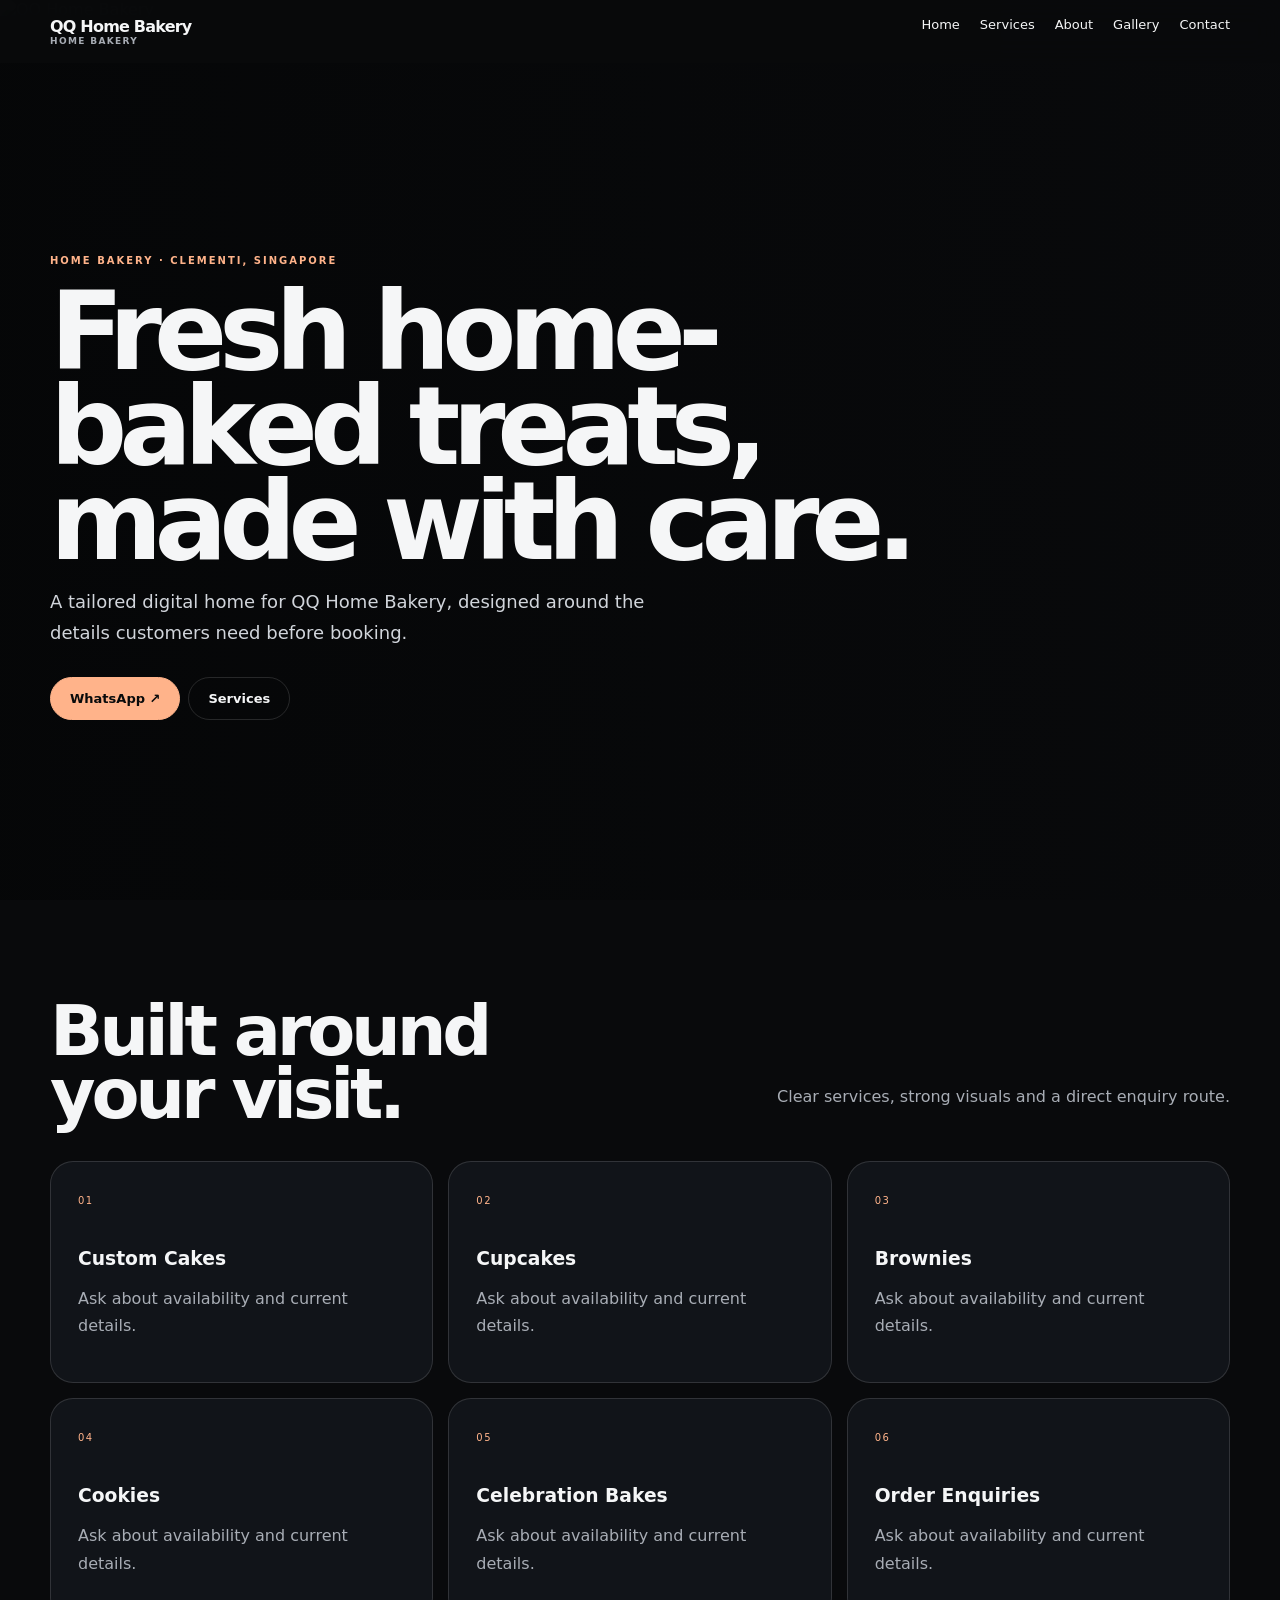
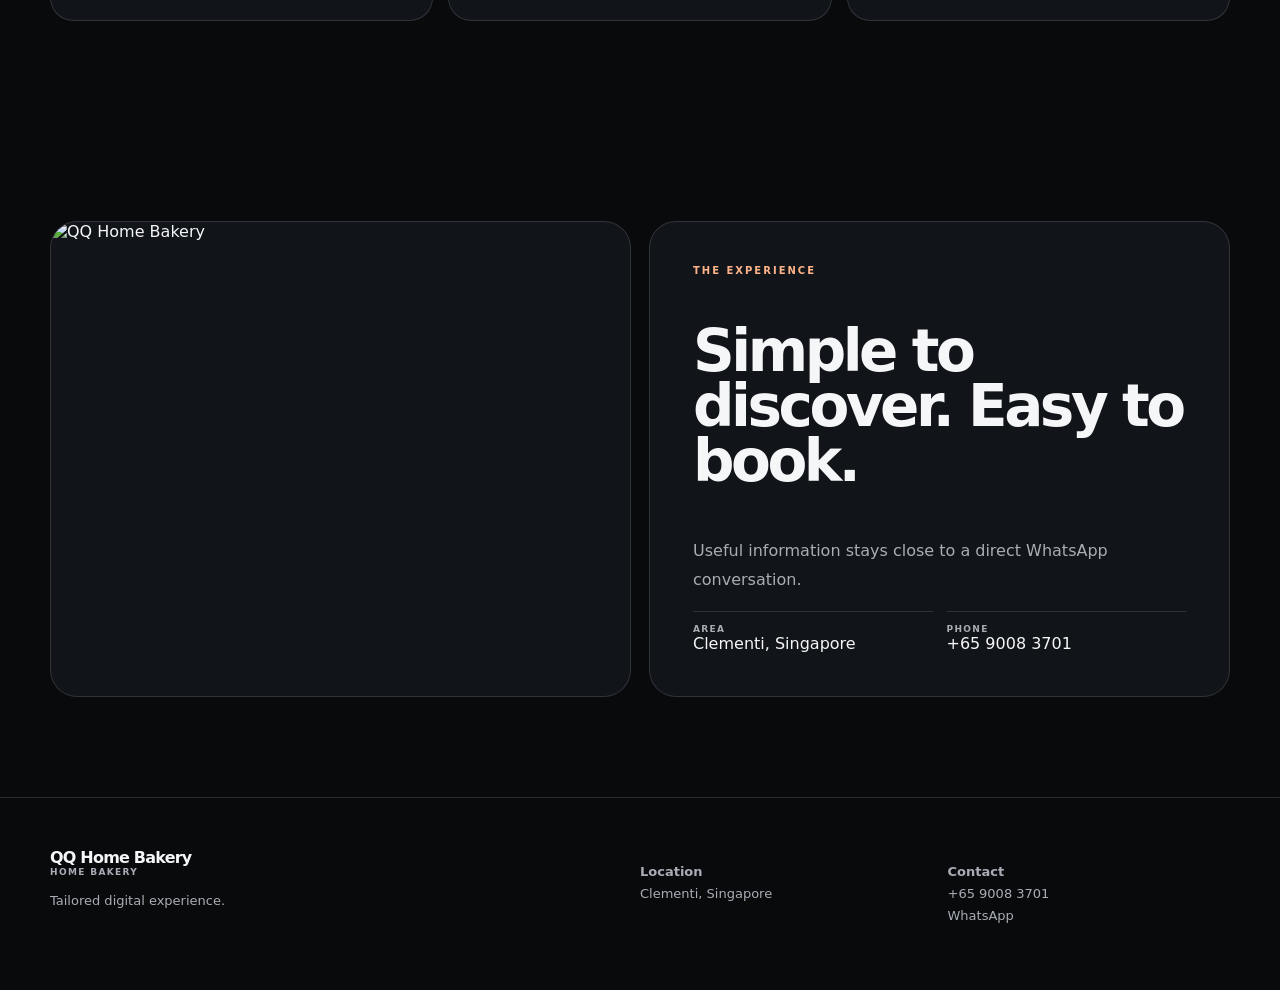
==== index.html @ ad1bece2 "Build QQ Home Bakery index.html" ====
<!doctype html><html><head><meta charset="utf-8"><meta name="viewport" content="width=device-width,initial-scale=1"><title>QQ Home Bakery — index</title><style>:root{--b:#090a0c;--c:#111419;--t:#f5f6f7;--m:#a8adb5;--a:#ffb38a;--l:#fff2}*{box-sizing:border-box}html{scroll-behavior:smooth}body{margin:0;background:var(--b);color:var(--t);font-family:Inter,system-ui,sans-serif}a{color:inherit;text-decoration:none}.w{width:min(calc(100% - 36px),1180px);margin:auto}.nav{position:fixed;z-index:5;inset:0 0 auto;padding:17px 0;background:#090a0ce8;backdrop-filter:blur(14px)}.ni{display:flex;justify-content:space-between}.brand{font-weight:850;letter-spacing:-.05em}.brand small{display:block;color:var(--m);font-size:9px;letter-spacing:.15em;text-transform:uppercase}.links{display:flex;gap:20px;font-size:13px}.links a:hover{color:var(--a)}section{padding:100px 0}.hero{min-height:100svh;position:relative;display:flex;align-items:end;overflow:hidden}.hero img{position:absolute;inset:0;width:100%;height:100%;object-fit:cover;filter:brightness(.58);z-index:-2}.hero:after{content:'';position:absolute;inset:0;background:linear-gradient(90deg,#050607e5,#05060722),linear-gradient(0deg,var(--b),transparent 45%);z-index:-1}.hero .w{padding:150px 0 75px}.ey{color:var(--a);font-size:10px;letter-spacing:.2em;text-transform:uppercase;font-weight:800}.hero h1{font-size:clamp(50px,9vw,108px);line-height:.88;letter-spacing:-.075em;max-width:900px;margin:18px 0}.hero p{max-width:650px;color:#d1d5db;line-height:1.7;font-size:18px}.btn{display:inline-block;margin:10px 8px 0 0;padding:13px 19px;border:1px solid var(--l);border-radius:999px;font-size:13px;font-weight:750}.primary{background:var(--a);color:#080a0b;border-color:var(--a)}.head{display:flex;justify-content:space-between;gap:25px;align-items:end;margin-bottom:35px}.head h2{font-size:clamp(40px,6vw,70px);line-height:.9;letter-spacing:-.06em;margin:0}.head p,.card p{color:var(--m);line-height:1.7}.grid{display:grid;grid-template-columns:repeat(3,1fr);gap:15px}.card{border:1px solid var(--l);border-radius:23px;padding:27px;min-height:205px;background:var(--c);transition:.4s}.card:hover{transform:translateY(-7px)}.num{color:var(--a);font-size:10px;letter-spacing:.15em}.card h3{margin:40px 0 8px}.split{display:grid;grid-template-columns:1fr 1fr;gap:18px}.panel{border:1px solid var(--l);border-radius:27px;overflow:hidden;background:var(--c)}.panel img{width:100%;height:100%;min-height:420px;object-fit:cover}.copy{padding:43px}.copy h2{font-size:clamp(35px,5vw,58px);line-height:.95;letter-spacing:-.06em}.copy p{color:var(--m);line-height:1.8}.facts{display:grid;grid-template-columns:1fr 1fr;gap:14px}.fact{border-top:1px solid var(--l);padding-top:12px}.fact b{display:block;color:var(--m);font-size:9px;letter-spacing:.15em;text-transform:uppercase}.gallery{display:grid;grid-template-columns:2fr 1fr 1fr;grid-auto-rows:240px;gap:12px}.gallery img{width:100%;height:100%;object-fit:cover;border-radius:18px}.gallery img:first-child{grid-row:span 2}.footer{border-top:1px solid var(--l);padding:50px 0}.foot{display:grid;grid-template-columns:2fr 1fr 1fr;gap:25px}.foot p{color:var(--m);font-size:13px;line-height:1.7}.reveal{opacity:0;transform:translateY(30px);transition:.8s}.on{opacity:1;transform:none}@media(max-width:800px){.links{display:none}.grid,.split,.foot{grid-template-columns:1fr}.head{display:block}.gallery{grid-template-columns:1fr 1fr;grid-auto-rows:170px}.gallery img:first-child{grid-column:span 2;grid-row:auto}.facts{grid-template-columns:1fr}.hero h1{font-size:clamp(50px,15vw,82px)}}</style></head><body><header class="nav"><div class="w ni"><a class="brand" href="index.html">QQ Home Bakery<small>Home Bakery</small></a><nav class="links"><a href="index.html">Home</a><a href="services.html">Services</a><a href="about.html">About</a><a href="gallery.html">Gallery</a><a href="contact.html">Contact</a></nav></div></header><main><section class="hero"><img src="https://images.unsplash.com/photo-1551024506-0bccd828d307?auto=format&fit=crop&w=1800&q=85" alt="QQ Home Bakery"><div class="w reveal"><div class="ey">Home Bakery · Clementi, Singapore</div><h1>Fresh home-baked treats, made with care.</h1><p>A tailored digital home for QQ Home Bakery, designed around the details customers need before booking.</p><a class="btn primary" href="https://wa.me/6590083701?text=Hi%20QQ%20Home%20Bakery%2C%20I%27d%20like%20to%20enquire.">WhatsApp ↗</a><a class="btn" href="services.html">Services</a></div></section><section><div class="w"><div class="head reveal"><h2>Built around<br>your visit.</h2><p>Clear services, strong visuals and a direct enquiry route.</p></div><div class="grid"><article class="card reveal"><span class="num">01</span><h3>Custom Cakes</h3><p>Ask about availability and current details.</p></article><article class="card reveal"><span class="num">02</span><h3>Cupcakes</h3><p>Ask about availability and current details.</p></article><article class="card reveal"><span class="num">03</span><h3>Brownies</h3><p>Ask about availability and current details.</p></article><article class="card reveal"><span class="num">04</span><h3>Cookies</h3><p>Ask about availability and current details.</p></article><article class="card reveal"><span class="num">05</span><h3>Celebration Bakes</h3><p>Ask about availability and current details.</p></article><article class="card reveal"><span class="num">06</span><h3>Order Enquiries</h3><p>Ask about availability and current details.</p></article></div></div></section><section><div class="w split"><div class="panel reveal"><img src="https://images.unsplash.com/photo-1551024506-0bccd828d307?auto=format&fit=crop&w=1800&q=85" alt="QQ Home Bakery"></div><div class="panel copy reveal"><div class="ey">The experience</div><h2>Simple to discover. Easy to book.</h2><p>Useful information stays close to a direct WhatsApp conversation.</p><div class="facts"><div class="fact"><b>Area</b><span>Clementi, Singapore</span></div><div class="fact"><b>Phone</b><span>+65 9008 3701</span></div></div></div></div></section></main><footer class="footer"><div class="w foot"><div><div class="brand">QQ Home Bakery<small>Home Bakery</small></div><p>Tailored digital experience.</p></div><div><p><b>Location</b><br>Clementi, Singapore</p></div><div><p><b>Contact</b><br>+65 9008 3701<br><a href="https://wa.me/6590083701?text=Hi%20QQ%20Home%20Bakery%2C%20I%27d%20like%20to%20enquire.">WhatsApp</a></p></div></div></footer><script>const q=new IntersectionObserver(es=>es.forEach(e=>e.isIntersecting&&e.target.classList.add('on')),{threshold:.12});document.querySelectorAll('.reveal').forEach(e=>q.observe(e));</script></body></html>
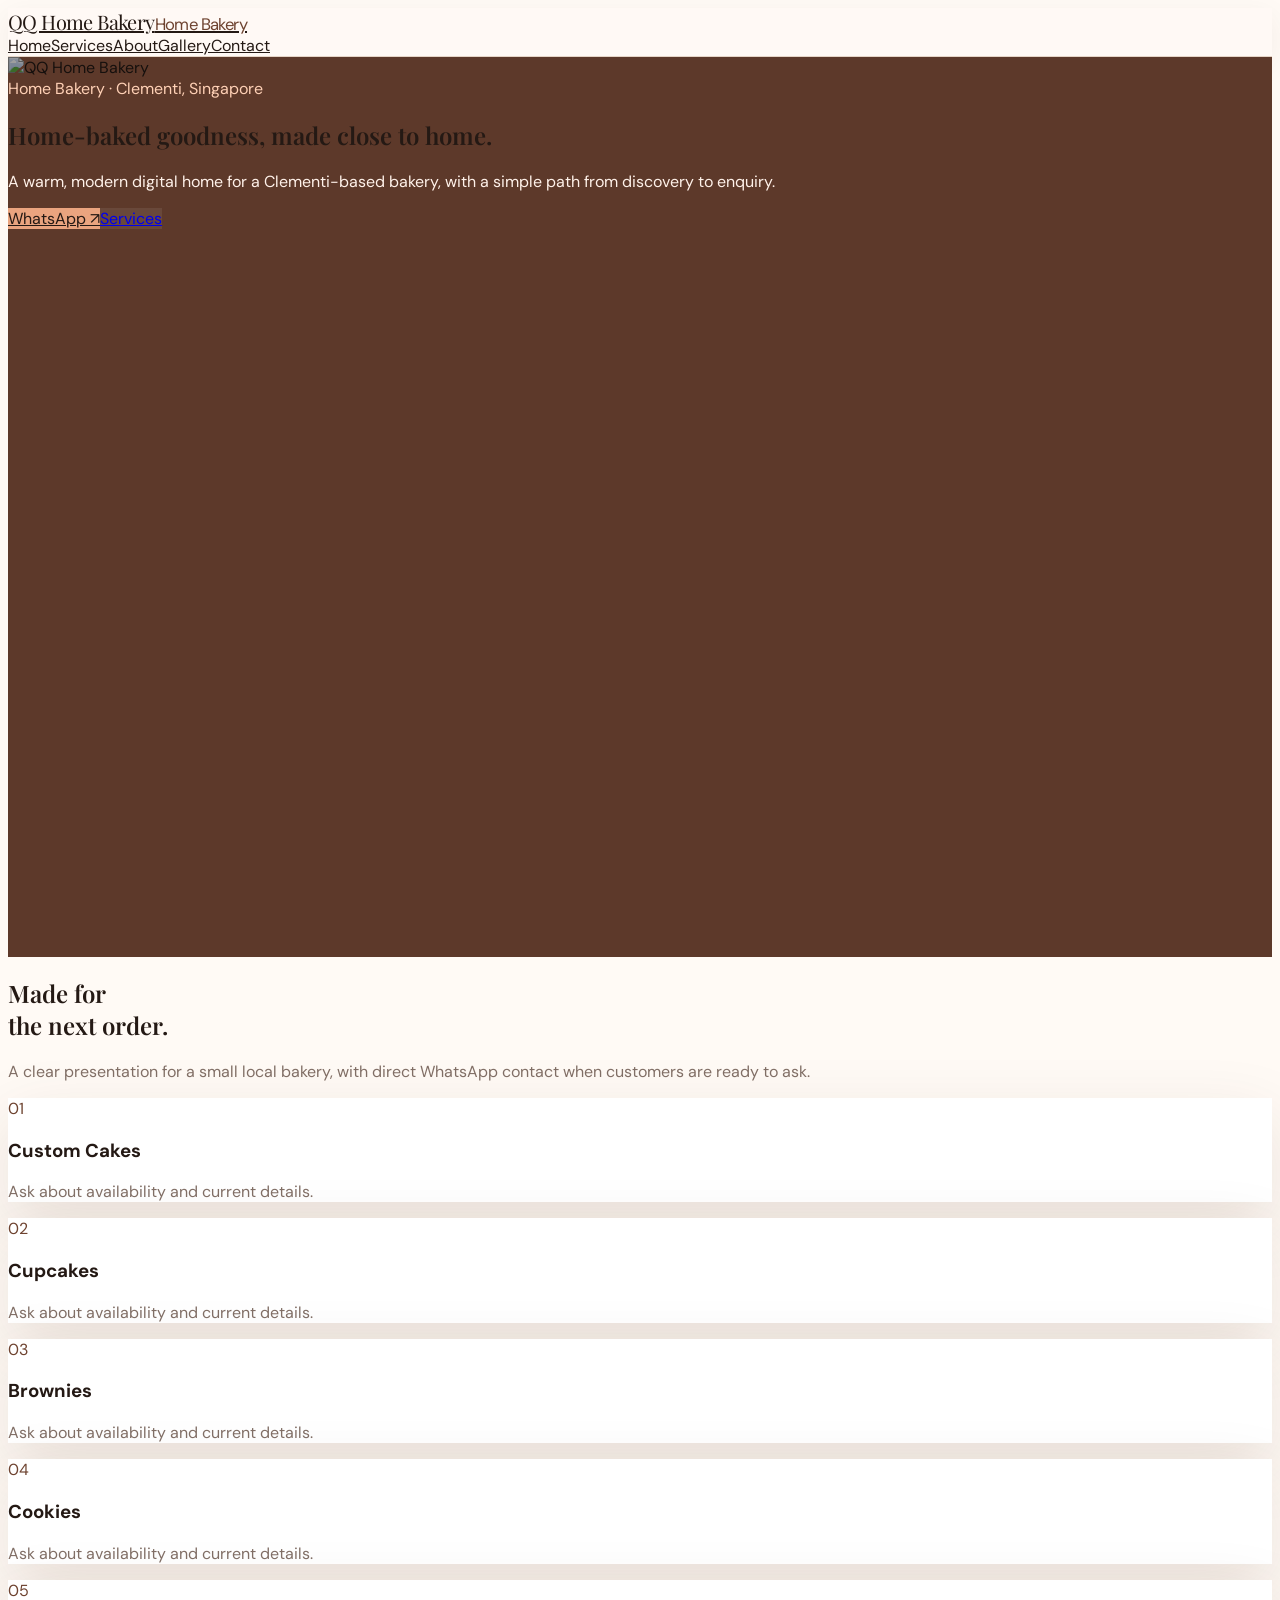
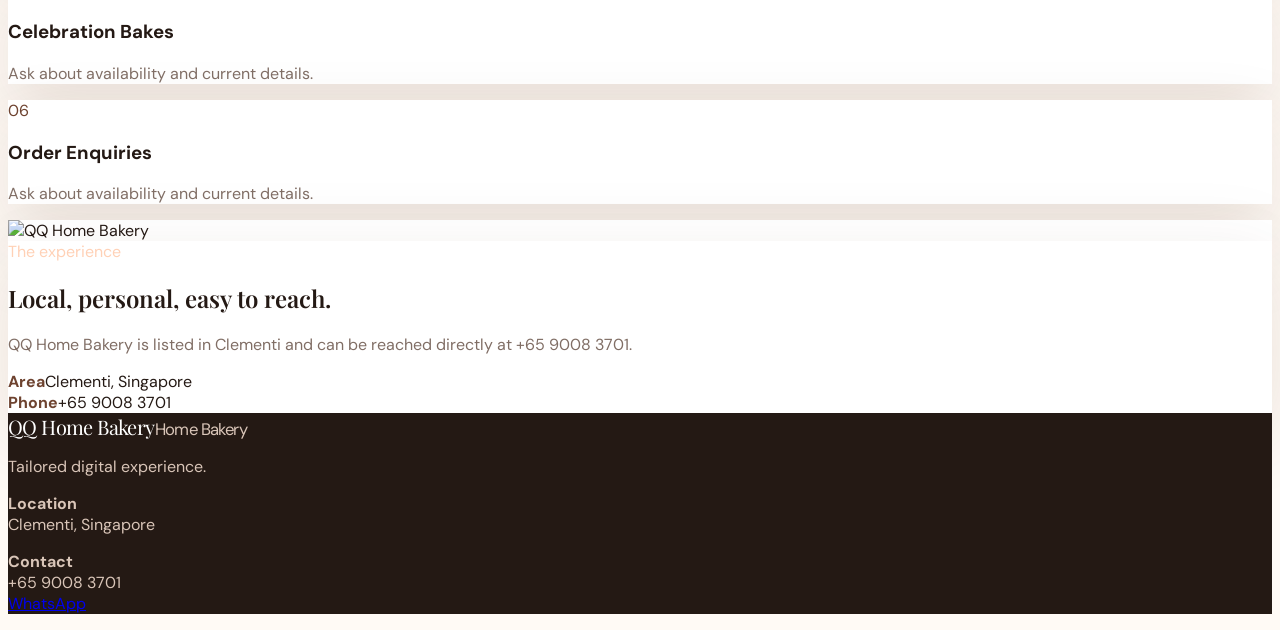
==== commit f2906a1a: "Refine index.html for QQ Home Bakery" ====
--- a/index.html
+++ b/index.html
@@ -1 +1 @@
-<!doctype html><html><head><meta charset="utf-8"><meta name="viewport" content="width=device-width,initial-scale=1"><title>QQ Home Bakery — index</title><style>:root{--b:#090a0c;--c:#111419;--t:#f5f6f7;--m:#a8adb5;--a:#ffb38a;--l:#fff2}*{box-sizing:border-box}html{scroll-behavior:smooth}body{margin:0;background:var(--b);color:var(--t);font-family:Inter,system-ui,sans-serif}a{color:inherit;text-decoration:none}.w{width:min(calc(100% - 36px),1180px);margin:auto}.nav{position:fixed;z-index:5;inset:0 0 auto;padding:17px 0;background:#090a0ce8;backdrop-filter:blur(14px)}.ni{display:flex;justify-content:space-between}.brand{font-weight:850;letter-spacing:-.05em}.brand small{display:block;color:var(--m);font-size:9px;letter-spacing:.15em;text-transform:uppercase}.links{display:flex;gap:20px;font-size:13px}.links a:hover{color:var(--a)}section{padding:100px 0}.hero{min-height:100svh;position:relative;display:flex;align-items:end;overflow:hidden}.hero img{position:absolute;inset:0;width:100%;height:100%;object-fit:cover;filter:brightness(.58);z-index:-2}.hero:after{content:'';position:absolute;inset:0;background:linear-gradient(90deg,#050607e5,#05060722),linear-gradient(0deg,var(--b),transparent 45%);z-index:-1}.hero .w{padding:150px 0 75px}.ey{color:var(--a);font-size:10px;letter-spacing:.2em;text-transform:uppercase;font-weight:800}.hero h1{font-size:clamp(50px,9vw,108px);line-height:.88;letter-spacing:-.075em;max-width:900px;margin:18px 0}.hero p{max-width:650px;color:#d1d5db;line-height:1.7;font-size:18px}.btn{display:inline-block;margin:10px 8px 0 0;padding:13px 19px;border:1px solid var(--l);border-radius:999px;font-size:13px;font-weight:750}.primary{background:var(--a);color:#080a0b;border-color:var(--a)}.head{display:flex;justify-content:space-between;gap:25px;align-items:end;margin-bottom:35px}.head h2{font-size:clamp(40px,6vw,70px);line-height:.9;letter-spacing:-.06em;margin:0}.head p,.card p{color:var(--m);line-height:1.7}.grid{display:grid;grid-template-columns:repeat(3,1fr);gap:15px}.card{border:1px solid var(--l);border-radius:23px;padding:27px;min-height:205px;background:var(--c);transition:.4s}.card:hover{transform:translateY(-7px)}.num{color:var(--a);font-size:10px;letter-spacing:.15em}.card h3{margin:40px 0 8px}.split{display:grid;grid-template-columns:1fr 1fr;gap:18px}.panel{border:1px solid var(--l);border-radius:27px;overflow:hidden;background:var(--c)}.panel img{width:100%;height:100%;min-height:420px;object-fit:cover}.copy{padding:43px}.copy h2{font-size:clamp(35px,5vw,58px);line-height:.95;letter-spacing:-.06em}.copy p{color:var(--m);line-height:1.8}.facts{display:grid;grid-template-columns:1fr 1fr;gap:14px}.fact{border-top:1px solid var(--l);padding-top:12px}.fact b{display:block;color:var(--m);font-size:9px;letter-spacing:.15em;text-transform:uppercase}.gallery{display:grid;grid-template-columns:2fr 1fr 1fr;grid-auto-rows:240px;gap:12px}.gallery img{width:100%;height:100%;object-fit:cover;border-radius:18px}.gallery img:first-child{grid-row:span 2}.footer{border-top:1px solid var(--l);padding:50px 0}.foot{display:grid;grid-template-columns:2fr 1fr 1fr;gap:25px}.foot p{color:var(--m);font-size:13px;line-height:1.7}.reveal{opacity:0;transform:translateY(30px);transition:.8s}.on{opacity:1;transform:none}@media(max-width:800px){.links{display:none}.grid,.split,.foot{grid-template-columns:1fr}.head{display:block}.gallery{grid-template-columns:1fr 1fr;grid-auto-rows:170px}.gallery img:first-child{grid-column:span 2;grid-row:auto}.facts{grid-template-columns:1fr}.hero h1{font-size:clamp(50px,15vw,82px)}}</style></head><body><header class="nav"><div class="w ni"><a class="brand" href="index.html">QQ Home Bakery<small>Home Bakery</small></a><nav class="links"><a href="index.html">Home</a><a href="services.html">Services</a><a href="about.html">About</a><a href="gallery.html">Gallery</a><a href="contact.html">Contact</a></nav></div></header><main><section class="hero"><img src="https://images.unsplash.com/photo-1551024506-0bccd828d307?auto=format&fit=crop&w=1800&q=85" alt="QQ Home Bakery"><div class="w reveal"><div class="ey">Home Bakery · Clementi, Singapore</div><h1>Fresh home-baked treats, made with care.</h1><p>A tailored digital home for QQ Home Bakery, designed around the details customers need before booking.</p><a class="btn primary" href="https://wa.me/6590083701?text=Hi%20QQ%20Home%20Bakery%2C%20I%27d%20like%20to%20enquire.">WhatsApp ↗</a><a class="btn" href="services.html">Services</a></div></section><section><div class="w"><div class="head reveal"><h2>Built around<br>your visit.</h2><p>Clear services, strong visuals and a direct enquiry route.</p></div><div class="grid"><article class="card reveal"><span class="num">01</span><h3>Custom Cakes</h3><p>Ask about availability and current details.</p></article><article class="card reveal"><span class="num">02</span><h3>Cupcakes</h3><p>Ask about availability and current details.</p></article><article class="card reveal"><span class="num">03</span><h3>Brownies</h3><p>Ask about availability and current details.</p></article><article class="card reveal"><span class="num">04</span><h3>Cookies</h3><p>Ask about availability and current details.</p></article><article class="card reveal"><span class="num">05</span><h3>Celebration Bakes</h3><p>Ask about availability and current details.</p></article><article class="card reveal"><span class="num">06</span><h3>Order Enquiries</h3><p>Ask about availability and current details.</p></article></div></div></section><section><div class="w split"><div class="panel reveal"><img src="https://images.unsplash.com/photo-1551024506-0bccd828d307?auto=format&fit=crop&w=1800&q=85" alt="QQ Home Bakery"></div><div class="panel copy reveal"><div class="ey">The experience</div><h2>Simple to discover. Easy to book.</h2><p>Useful information stays close to a direct WhatsApp conversation.</p><div class="facts"><div class="fact"><b>Area</b><span>Clementi, Singapore</span></div><div class="fact"><b>Phone</b><span>+65 9008 3701</span></div></div></div></div></section></main><footer class="footer"><div class="w foot"><div><div class="brand">QQ Home Bakery<small>Home Bakery</small></div><p>Tailored digital experience.</p></div><div><p><b>Location</b><br>Clementi, Singapore</p></div><div><p><b>Contact</b><br>+65 9008 3701<br><a href="https://wa.me/6590083701?text=Hi%20QQ%20Home%20Bakery%2C%20I%27d%20like%20to%20enquire.">WhatsApp</a></p></div></div></footer><script>const q=new IntersectionObserver(es=>es.forEach(e=>e.isIntersecting&&e.target.classList.add('on')),{threshold:.12});document.querySelectorAll('.reveal').forEach(e=>q.observe(e));</script></body></html>+<!doctype html><html><head><meta charset="utf-8"><meta name="viewport" content="width=device-width,initial-scale=1"><title>QQ Home Bakery — Singapore Home Bakery</title><link rel="stylesheet" href="styles.css"></head><body><header class="nav"><div class="w ni"><a class="brand" href="index.html">QQ Home Bakery<small>Home Bakery</small></a><nav class="links"><a href="index.html">Home</a><a href="services.html">Services</a><a href="about.html">About</a><a href="gallery.html">Gallery</a><a href="contact.html">Contact</a></nav></div></header><main><section class="hero"><img src="https://images.unsplash.com/photo-1551024506-0bccd828d307?auto=format&fit=crop&w=1800&q=85" alt="QQ Home Bakery"><div class="w reveal"><div class="ey">Home Bakery · Clementi, Singapore</div><h1>Home-baked goodness, made close to home.</h1><p>A warm, modern digital home for a Clementi-based bakery, with a simple path from discovery to enquiry.</p><a class="btn primary" href="https://wa.me/6590083701?text=Hi%20QQ%20Home%20Bakery%2C%20I%27d%20like%20to%20enquire.">WhatsApp ↗</a><a class="btn" href="services.html">Services</a></div></section><section><div class="w"><div class="head reveal"><h2>Made for<br>the next order.</h2><p>A clear presentation for a small local bakery, with direct WhatsApp contact when customers are ready to ask.</p></div><div class="grid"><article class="card reveal"><span class="num">01</span><h3>Custom Cakes</h3><p>Ask about availability and current details.</p></article><article class="card reveal"><span class="num">02</span><h3>Cupcakes</h3><p>Ask about availability and current details.</p></article><article class="card reveal"><span class="num">03</span><h3>Brownies</h3><p>Ask about availability and current details.</p></article><article class="card reveal"><span class="num">04</span><h3>Cookies</h3><p>Ask about availability and current details.</p></article><article class="card reveal"><span class="num">05</span><h3>Celebration Bakes</h3><p>Ask about availability and current details.</p></article><article class="card reveal"><span class="num">06</span><h3>Order Enquiries</h3><p>Ask about availability and current details.</p></article></div></div></section><section><div class="w split"><div class="panel reveal"><img src="https://images.unsplash.com/photo-1551024506-0bccd828d307?auto=format&fit=crop&w=1800&q=85" alt="QQ Home Bakery"></div><div class="panel copy reveal"><div class="ey">The experience</div><h2>Local, personal, easy to reach.</h2><p>QQ Home Bakery is listed in Clementi and can be reached directly at +65 9008 3701.</p><div class="facts"><div class="fact"><b>Area</b><span>Clementi, Singapore</span></div><div class="fact"><b>Phone</b><span>+65 9008 3701</span></div></div></div></div></section></main><footer class="footer"><div class="w foot"><div><div class="brand">QQ Home Bakery<small>Home Bakery</small></div><p>Tailored digital experience.</p></div><div><p><b>Location</b><br>Clementi, Singapore</p></div><div><p><b>Contact</b><br>+65 9008 3701<br><a href="https://wa.me/6590083701?text=Hi%20QQ%20Home%20Bakery%2C%20I%27d%20like%20to%20enquire.">WhatsApp</a></p></div></div></footer><script src="script.js" defer></script></body></html>
--- a/styles.css
+++ b/styles.css
@@ -0,0 +1,3 @@
+@import url('https://fonts.googleapis.com/css2?family=DM+Sans:wght@400;500;600;700&family=Playfair+Display:wght@500;600;700&display=swap');
+:root{--ink:#241914;--paper:#fffaf5;--cream:#f4e5d5;--peach:#eaa47f;--brown:#6e4330;--muted:#806e65;--line:#e6d5c7;--shadow:0 24px 70px rgba(70,42,27,.12)}
+*{box-sizing:border-box}body{font-family:'DM Sans',sans-serif;background:var(--paper);color:var(--ink)}a{transition:transform .25s ease,color .25s ease,background .25s ease}.nav{background:rgba(255,250,245,.88)!important;border-bottom:1px solid var(--line);box-shadow:0 8px 30px rgba(70,42,27,.06)}.brand{font-family:'Playfair Display',serif;font-size:20px;letter-spacing:-.03em;color:var(--ink)}.brand small{font-family:'DM Sans',sans-serif;color:var(--brown)!important}.links a{color:var(--ink)}.links a:hover{color:var(--peach)!important}.hero{min-height:100svh;background:#5d392a}.hero img{filter:brightness(.62) saturate(.9)!important}.hero:after{background:linear-gradient(90deg,rgba(35,20,14,.78),rgba(35,20,14,.12)),linear-gradient(0deg,#241914,transparent 55%)!important}.ey{color:#ffd1b6!important}.hero h1,.head h2,.copy h2{font-family:'Playfair Display',serif;font-weight:600}.hero p{color:#fff2ea}.btn{border-color:rgba(255,255,255,.32);background:rgba(255,255,255,.08);backdrop-filter:blur(8px)}.primary{background:var(--peach)!important;border-color:var(--peach)!important;color:#241914!important}.card,.panel{background:#fff;border-color:var(--line);box-shadow:var(--shadow)}.card:hover{transform:translateY(-8px) scale(1.01);box-shadow:0 28px 75px rgba(70,42,27,.16)}.num{color:var(--brown)}.card p,.head p,.copy p{color:var(--muted)}.fact{border-color:var(--line)}.fact b{color:var(--brown)}.gallery img{box-shadow:var(--shadow)}.footer{background:#241914;color:#fff0e8;border-top:0}.footer .brand{color:#fff}.footer .brand small,.footer p{color:#d9c5b8!important}.footer a:hover{color:#ffd1b6}.reveal{transition:opacity .8s ease,transform .8s cubic-bezier(.2,.7,.2,1)}@media(max-width:800px){.hero .w{padding-bottom:55px}.card{min-height:180px}.copy{padding:30px}}
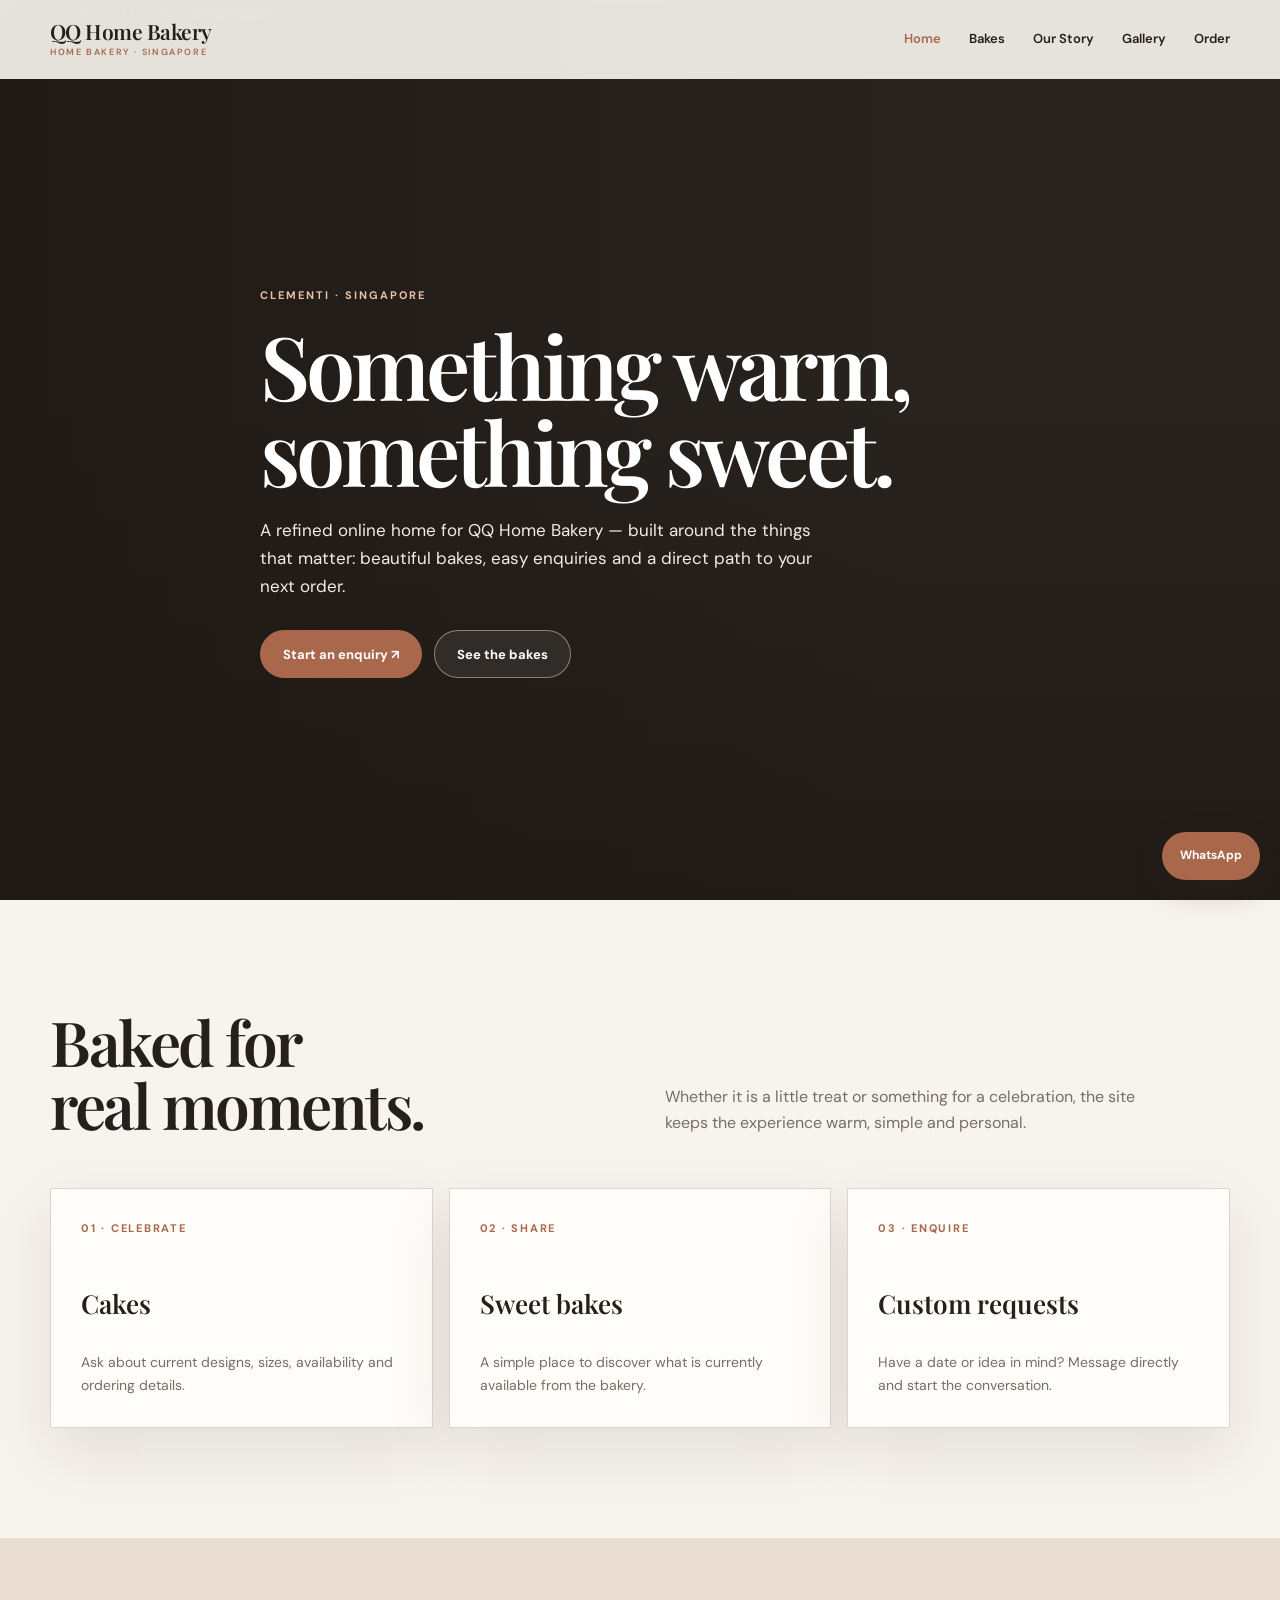
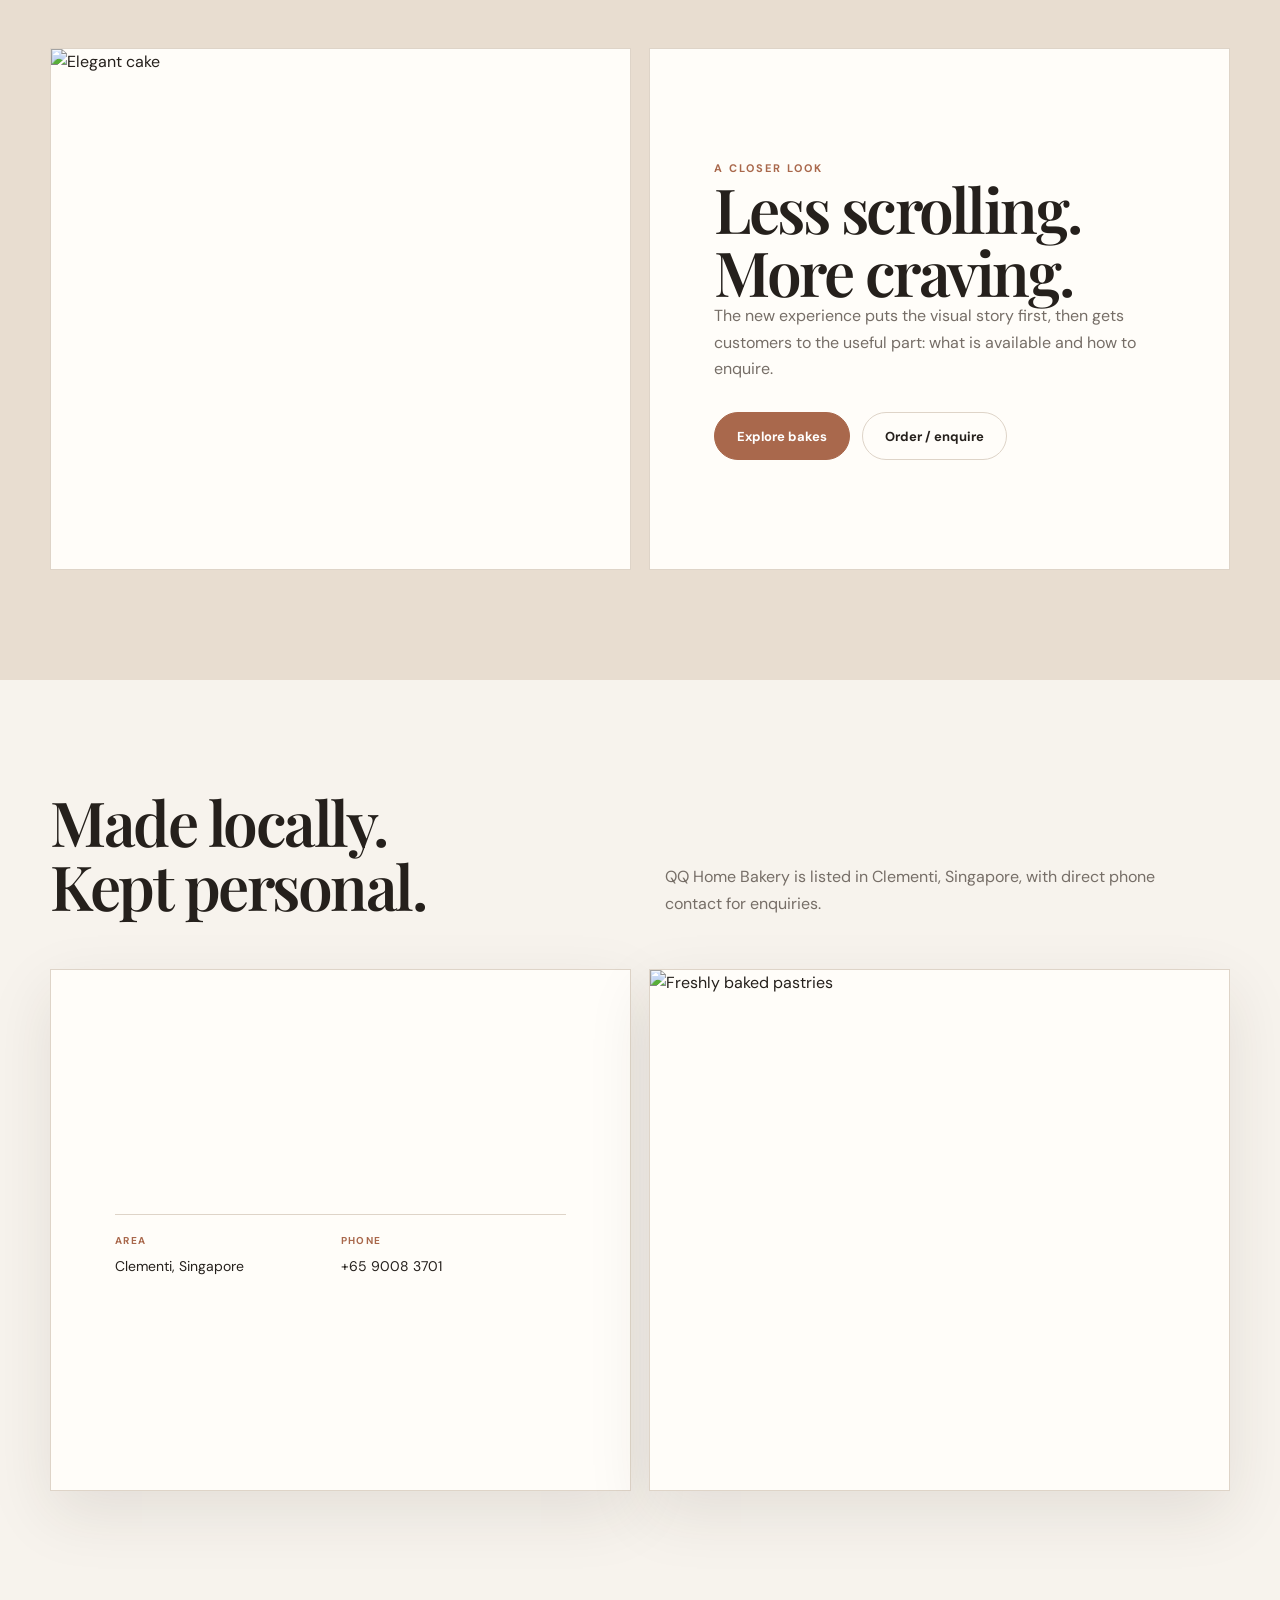
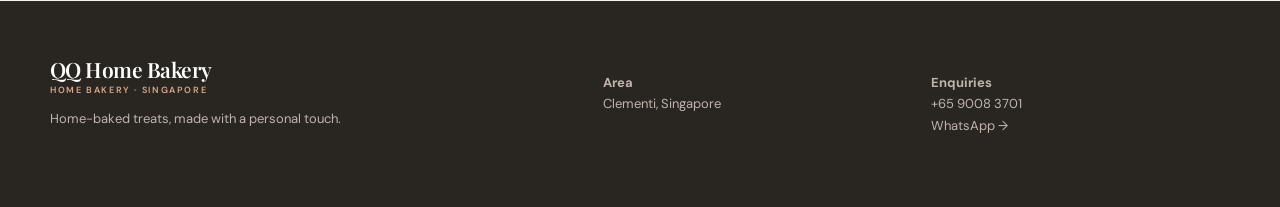
==== commit 656b64ae: "Complete QQ Home Bakery redesign" ====
--- a/index.html
+++ b/index.html
@@ -1 +1 @@
-<!doctype html><html><head><meta charset="utf-8"><meta name="viewport" content="width=device-width,initial-scale=1"><title>QQ Home Bakery — Singapore Home Bakery</title><link rel="stylesheet" href="styles.css"></head><body><header class="nav"><div class="w ni"><a class="brand" href="index.html">QQ Home Bakery<small>Home Bakery</small></a><nav class="links"><a href="index.html">Home</a><a href="services.html">Services</a><a href="about.html">About</a><a href="gallery.html">Gallery</a><a href="contact.html">Contact</a></nav></div></header><main><section class="hero"><img src="https://images.unsplash.com/photo-1551024506-0bccd828d307?auto=format&fit=crop&w=1800&q=85" alt="QQ Home Bakery"><div class="w reveal"><div class="ey">Home Bakery · Clementi, Singapore</div><h1>Home-baked goodness, made close to home.</h1><p>A warm, modern digital home for a Clementi-based bakery, with a simple path from discovery to enquiry.</p><a class="btn primary" href="https://wa.me/6590083701?text=Hi%20QQ%20Home%20Bakery%2C%20I%27d%20like%20to%20enquire.">WhatsApp ↗</a><a class="btn" href="services.html">Services</a></div></section><section><div class="w"><div class="head reveal"><h2>Made for<br>the next order.</h2><p>A clear presentation for a small local bakery, with direct WhatsApp contact when customers are ready to ask.</p></div><div class="grid"><article class="card reveal"><span class="num">01</span><h3>Custom Cakes</h3><p>Ask about availability and current details.</p></article><article class="card reveal"><span class="num">02</span><h3>Cupcakes</h3><p>Ask about availability and current details.</p></article><article class="card reveal"><span class="num">03</span><h3>Brownies</h3><p>Ask about availability and current details.</p></article><article class="card reveal"><span class="num">04</span><h3>Cookies</h3><p>Ask about availability and current details.</p></article><article class="card reveal"><span class="num">05</span><h3>Celebration Bakes</h3><p>Ask about availability and current details.</p></article><article class="card reveal"><span class="num">06</span><h3>Order Enquiries</h3><p>Ask about availability and current details.</p></article></div></div></section><section><div class="w split"><div class="panel reveal"><img src="https://images.unsplash.com/photo-1551024506-0bccd828d307?auto=format&fit=crop&w=1800&q=85" alt="QQ Home Bakery"></div><div class="panel copy reveal"><div class="ey">The experience</div><h2>Local, personal, easy to reach.</h2><p>QQ Home Bakery is listed in Clementi and can be reached directly at +65 9008 3701.</p><div class="facts"><div class="fact"><b>Area</b><span>Clementi, Singapore</span></div><div class="fact"><b>Phone</b><span>+65 9008 3701</span></div></div></div></div></section></main><footer class="footer"><div class="w foot"><div><div class="brand">QQ Home Bakery<small>Home Bakery</small></div><p>Tailored digital experience.</p></div><div><p><b>Location</b><br>Clementi, Singapore</p></div><div><p><b>Contact</b><br>+65 9008 3701<br><a href="https://wa.me/6590083701?text=Hi%20QQ%20Home%20Bakery%2C%20I%27d%20like%20to%20enquire.">WhatsApp</a></p></div></div></footer><script src="script.js" defer></script></body></html>+<!doctype html><html lang="en"><head><meta charset="utf-8"><meta name="viewport" content="width=device-width,initial-scale=1"><meta name="description" content="QQ Home Bakery — home-baked treats in Clementi, Singapore."><title>QQ Home Bakery — Clementi, Singapore</title><link rel="stylesheet" href="styles.css"></head><body><header class="nav"><div class="w ni"><a class="brand" href="index.html">QQ Home Bakery<small>Home Bakery · Singapore</small></a><button class="menu" aria-label="Open menu" aria-expanded="false">☰</button><nav class="links"><a href="index.html">Home</a><a href="services.html">Bakes</a><a href="about.html">Our Story</a><a href="gallery.html">Gallery</a><a href="contact.html">Order</a></nav></div></header><main><section class="hero"><div class="hero-media"><img src="https://images.unsplash.com/photo-1578985545062-69928b1d9587?auto=format&fit=crop&w=2200&q=88" alt="Layer cake and home-baked treats"></div><div class="w hero-content reveal"><div class="ey">Clementi · Singapore</div><h1>Something warm,<br>something sweet.</h1><p>A refined online home for QQ Home Bakery — built around the things that matter: beautiful bakes, easy enquiries and a direct path to your next order.</p><div class="actions"><a class="btn primary" href="https://wa.me/6590083701?text=Hi%20QQ%20Home%20Bakery%2C%20I%27d%20like%20to%20enquire.">Start an enquiry ↗</a><a class="btn" href="gallery.html">See the bakes</a></div></div></section><section><div class="w"><div class="head reveal"><h2>Baked for<br>real moments.</h2><p>Whether it is a little treat or something for a celebration, the site keeps the experience warm, simple and personal.</p></div><div class="grid"><article class="card reveal"><span class="num">01 · CELEBRATE</span><h3>Cakes</h3><p>Ask about current designs, sizes, availability and ordering details.</p></article><article class="card reveal delay1"><span class="num">02 · SHARE</span><h3>Sweet bakes</h3><p>A simple place to discover what is currently available from the bakery.</p></article><article class="card reveal delay2"><span class="num">03 · ENQUIRE</span><h3>Custom requests</h3><p>Have a date or idea in mind? Message directly and start the conversation.</p></article></div></div></section><section class="feature"><div class="w split"><div class="panel reveal"><img src="https://images.unsplash.com/photo-1565958011703-44f9829ba187?auto=format&fit=crop&w=1400&q=85" alt="Elegant cake"></div><div class="panel copy reveal"><div class="ey">A closer look</div><h2>Less scrolling.<br>More craving.</h2><p>The new experience puts the visual story first, then gets customers to the useful part: what is available and how to enquire.</p><div class="actions"><a class="btn primary" href="services.html">Explore bakes</a><a class="btn" href="contact.html">Order / enquire</a></div></div></div></section><section><div class="w"><div class="head reveal"><h2>Made locally.<br>Kept personal.</h2><p>QQ Home Bakery is listed in Clementi, Singapore, with direct phone contact for enquiries.</p></div><div class="split"><div class="panel copy reveal"><div class="facts"><div class="fact"><b>Area</b><span>Clementi, Singapore</span></div><div class="fact"><b>Phone</b><span>+65 9008 3701</span></div></div></div><div class="panel reveal"><img src="https://images.unsplash.com/photo-1486427944299-d1955d23e34d?auto=format&fit=crop&w=1400&q=85" alt="Freshly baked pastries"></div></div></div></section></main><footer class="footer"><div class="w foot"><div><div class="brand">QQ Home Bakery<small>Home Bakery · Singapore</small></div><p>Home-baked treats, made with a personal touch.</p></div><div><p><b>Area</b><br>Clementi, Singapore</p></div><div><p><b>Enquiries</b><br>+65 9008 3701<br><a href="https://wa.me/6590083701?text=Hi%20QQ%20Home%20Bakery%2C%20I%27d%20like%20to%20enquire.">WhatsApp →</a></p></div></div></footer><a class="float-wa" href="https://wa.me/6590083701?text=Hi%20QQ%20Home%20Bakery%2C%20I%27d%20like%20to%20enquire.">WhatsApp</a><script src="script.js" defer></script></body></html>
--- a/styles.css
+++ b/styles.css
@@ -1,3 +1,4 @@
 @import url('https://fonts.googleapis.com/css2?family=DM+Sans:wght@400;500;600;700&family=Playfair+Display:wght@500;600;700&display=swap');
-:root{--ink:#241914;--paper:#fffaf5;--cream:#f4e5d5;--peach:#eaa47f;--brown:#6e4330;--muted:#806e65;--line:#e6d5c7;--shadow:0 24px 70px rgba(70,42,27,.12)}
-*{box-sizing:border-box}body{font-family:'DM Sans',sans-serif;background:var(--paper);color:var(--ink)}a{transition:transform .25s ease,color .25s ease,background .25s ease}.nav{background:rgba(255,250,245,.88)!important;border-bottom:1px solid var(--line);box-shadow:0 8px 30px rgba(70,42,27,.06)}.brand{font-family:'Playfair Display',serif;font-size:20px;letter-spacing:-.03em;color:var(--ink)}.brand small{font-family:'DM Sans',sans-serif;color:var(--brown)!important}.links a{color:var(--ink)}.links a:hover{color:var(--peach)!important}.hero{min-height:100svh;background:#5d392a}.hero img{filter:brightness(.62) saturate(.9)!important}.hero:after{background:linear-gradient(90deg,rgba(35,20,14,.78),rgba(35,20,14,.12)),linear-gradient(0deg,#241914,transparent 55%)!important}.ey{color:#ffd1b6!important}.hero h1,.head h2,.copy h2{font-family:'Playfair Display',serif;font-weight:600}.hero p{color:#fff2ea}.btn{border-color:rgba(255,255,255,.32);background:rgba(255,255,255,.08);backdrop-filter:blur(8px)}.primary{background:var(--peach)!important;border-color:var(--peach)!important;color:#241914!important}.card,.panel{background:#fff;border-color:var(--line);box-shadow:var(--shadow)}.card:hover{transform:translateY(-8px) scale(1.01);box-shadow:0 28px 75px rgba(70,42,27,.16)}.num{color:var(--brown)}.card p,.head p,.copy p{color:var(--muted)}.fact{border-color:var(--line)}.fact b{color:var(--brown)}.gallery img{box-shadow:var(--shadow)}.footer{background:#241914;color:#fff0e8;border-top:0}.footer .brand{color:#fff}.footer .brand small,.footer p{color:#d9c5b8!important}.footer a:hover{color:#ffd1b6}.reveal{transition:opacity .8s ease,transform .8s cubic-bezier(.2,.7,.2,1)}@media(max-width:800px){.hero .w{padding-bottom:55px}.card{min-height:180px}.copy{padding:30px}}+:root{--ink:#25201c;--paper:#f7f3ed;--white:#fffdf9;--sand:#e8ddd0;--clay:#a9684c;--clay-dark:#7e4936;--sage:#687064;--muted:#766e67;--line:#ded4c8;--dark:#292520;--shadow:0 22px 60px rgba(50,39,30,.10)}
+*{box-sizing:border-box}html{scroll-behavior:smooth}body{margin:0;background:var(--paper);color:var(--ink);font-family:'DM Sans',sans-serif;line-height:1.65}img{display:block;width:100%;object-fit:cover}a{text-decoration:none;color:inherit;transition:.28s ease}.w{width:min(1180px,calc(100% - 40px));margin:auto}.nav{position:fixed;top:0;left:0;right:0;z-index:20;background:rgba(247,243,237,.92);backdrop-filter:blur(16px);border-bottom:1px solid transparent;transition:.3s}.nav.scrolled{border-color:var(--line);box-shadow:0 10px 35px rgba(50,39,30,.07)}.ni{height:78px;display:flex;align-items:center;justify-content:space-between;gap:30px}.brand{font:600 21px/1 'Playfair Display',serif;letter-spacing:-.025em}.brand small{display:block;margin-top:6px;font:600 9px/1 'DM Sans',sans-serif;letter-spacing:.18em;text-transform:uppercase;color:var(--clay)}.links{display:flex;align-items:center;gap:28px;font-size:13px;font-weight:600}.links a:hover,.links a.active{color:var(--clay)}.menu{display:none;border:0;background:none;font-size:25px;color:var(--ink);cursor:pointer}.hero{min-height:100svh;position:relative;display:flex;align-items:flex-end;overflow:hidden;background:var(--dark);color:#fff}.hero-media{position:absolute;inset:0}.hero-media img{height:100%;filter:brightness(.62) saturate(.82)}.hero:after{content:'';position:absolute;inset:0;background:linear-gradient(90deg,rgba(30,24,20,.82),rgba(30,24,20,.16) 70%),linear-gradient(0deg,rgba(30,24,20,.72),transparent 55%)}.hero-content{position:relative;z-index:1;padding:150px 0 86px;max-width:760px}.ey{font-size:11px;font-weight:700;letter-spacing:.18em;text-transform:uppercase;color:var(--clay)}.hero .ey{color:#e9c0a9}.hero h1{font:600 clamp(48px,7vw,88px)/.98 'Playfair Display',serif;letter-spacing:-.045em;margin:18px 0 22px;max-width:760px}.hero p{max-width:570px;color:#f3ece5;font-size:17px}.actions{display:flex;flex-wrap:wrap;gap:12px;margin-top:30px}.btn{display:inline-flex;align-items:center;justify-content:center;min-height:48px;padding:0 22px;border:1px solid var(--line);border-radius:999px;font-size:13px;font-weight:700}.btn:hover{transform:translateY(-2px)}.btn.primary{background:var(--clay);border-color:var(--clay);color:#fff}.hero .btn:not(.primary){border-color:rgba(255,255,255,.4);color:#fff;background:rgba(255,255,255,.07)}section{padding:110px 0}.head{display:grid;grid-template-columns:1fr 1fr;gap:50px;align-items:end;margin-bottom:52px}.head h2,.copy h2{font:600 clamp(38px,5vw,62px)/1.02 'Playfair Display',serif;letter-spacing:-.04em;margin:0}.head p,.copy p{color:var(--muted);max-width:510px;margin:0}.grid{display:grid;grid-template-columns:repeat(3,1fr);gap:16px}.card{background:var(--white);border:1px solid var(--line);padding:30px;min-height:240px;display:flex;flex-direction:column;justify-content:space-between;transition:.35s;box-shadow:var(--shadow)}.card:hover{transform:translateY(-6px);border-color:#c9b9aa}.num{font-size:11px;font-weight:700;color:var(--clay);letter-spacing:.16em}.card h3{font:600 26px/1.1 'Playfair Display',serif;margin:28px 0 8px}.card p{color:var(--muted);font-size:14px;margin:0}.split{display:grid;grid-template-columns:1fr 1fr;gap:18px;align-items:stretch}.panel{background:var(--white);border:1px solid var(--line);overflow:hidden;box-shadow:var(--shadow)}.panel img{height:100%;min-height:520px}.copy{padding:clamp(32px,5vw,70px);display:flex;flex-direction:column;justify-content:center}.facts{display:grid;grid-template-columns:1fr 1fr;margin-top:34px;border-top:1px solid var(--line)}.fact{padding:18px 10px 0 0;border-bottom:0}.fact b{display:block;font-size:10px;text-transform:uppercase;letter-spacing:.14em;color:var(--clay);margin-bottom:4px}.fact span{font-size:14px;color:var(--ink)}.feature{background:var(--sand)}.feature .panel{box-shadow:none}.gallery{display:grid;grid-template-columns:1.2fr .8fr .8fr;grid-auto-rows:260px;gap:14px}.gallery img{height:100%;box-shadow:var(--shadow);transition:.5s}.gallery img:hover{transform:scale(1.015)}.gallery img:first-child{grid-row:span 2}.quote{background:var(--dark);color:#fff;padding:90px 0}.quote h2{font:600 clamp(36px,5vw,62px)/1.05 'Playfair Display',serif;max-width:800px;margin:0}.quote p{color:#d9d0c8;margin:22px 0 0}.page-hero{padding:170px 0 90px;background:var(--sand)}.page-hero h1{font:600 clamp(48px,7vw,80px)/.98 'Playfair Display',serif;letter-spacing:-.045em;margin:15px 0 0;max-width:800px}.contact-box{display:grid;grid-template-columns:1.1fr .9fr;background:var(--dark);color:#fff;overflow:hidden}.contact-box .copy{padding:60px}.contact-box h2{color:#fff}.contact-box p{color:#d8d0c8}.contact-photo img{height:100%;min-height:460px}.footer{background:var(--dark);color:#eee5dc;padding:58px 0}.foot{display:grid;grid-template-columns:1.4fr .8fr .8fr;gap:30px}.footer .brand{color:#fff}.footer .brand small{color:#d8a88f}.footer p{font-size:13px;color:#bfb5ad}.footer a:hover{color:#e4b49d}.float-wa{position:fixed;right:20px;bottom:20px;z-index:30;background:var(--clay);color:#fff;padding:14px 18px;border-radius:999px;font-size:12px;font-weight:700;box-shadow:0 12px 30px rgba(50,39,30,.22)}.reveal{opacity:0;transform:translateY(24px)}.reveal.on{opacity:1;transform:none}.delay1{transition-delay:.08s}.delay2{transition-delay:.16s}@media(max-width:800px){.w{width:min(100% - 28px,1180px)}.ni{height:70px}.menu{display:block}.links{display:none;position:absolute;top:70px;left:14px;right:14px;background:var(--white);border:1px solid var(--line);padding:18px;box-shadow:var(--shadow);flex-direction:column;align-items:stretch;gap:0}.links.open{display:flex}.links a{padding:13px 4px;border-bottom:1px solid var(--line)}.links a:last-child{border:0}.hero-content{padding:125px 0 58px}.hero h1{font-size:52px}.hero p{font-size:15px}.head,.split,.contact-box{grid-template-columns:1fr}.grid{grid-template-columns:1fr}.card{min-height:190px}.gallery{grid-template-columns:1fr 1fr;grid-auto-rows:190px}.gallery img:first-child{grid-row:span 2}.panel img,.contact-photo img{min-height:360px}.copy{padding:34px}.facts{grid-template-columns:1fr}.foot{grid-template-columns:1fr}.page-hero{padding:135px 0 65px}section{padding:75px 0}.float-wa{right:14px;bottom:14px}}
+@media(prefers-reduced-motion:reduce){*,*:before,*:after{scroll-behavior:auto!important;transition:none!important}.reveal{opacity:1;transform:none}}
